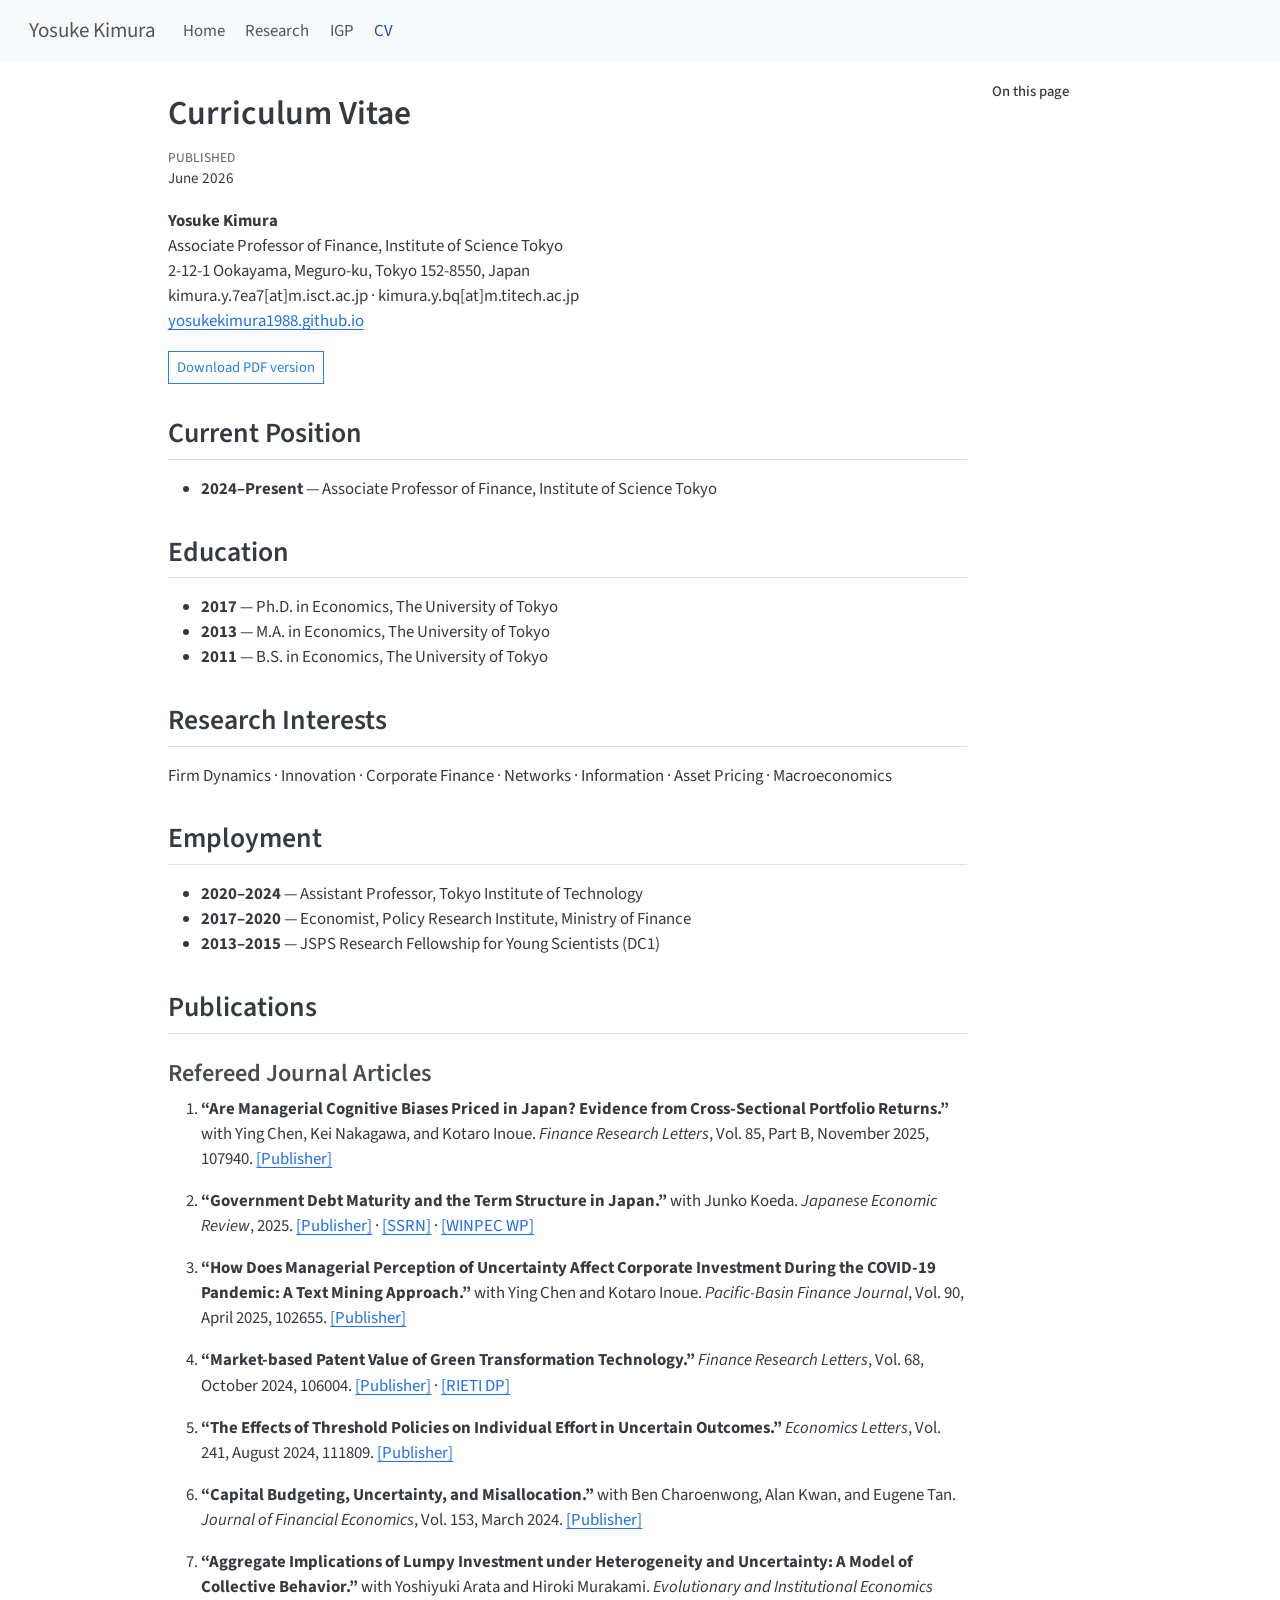
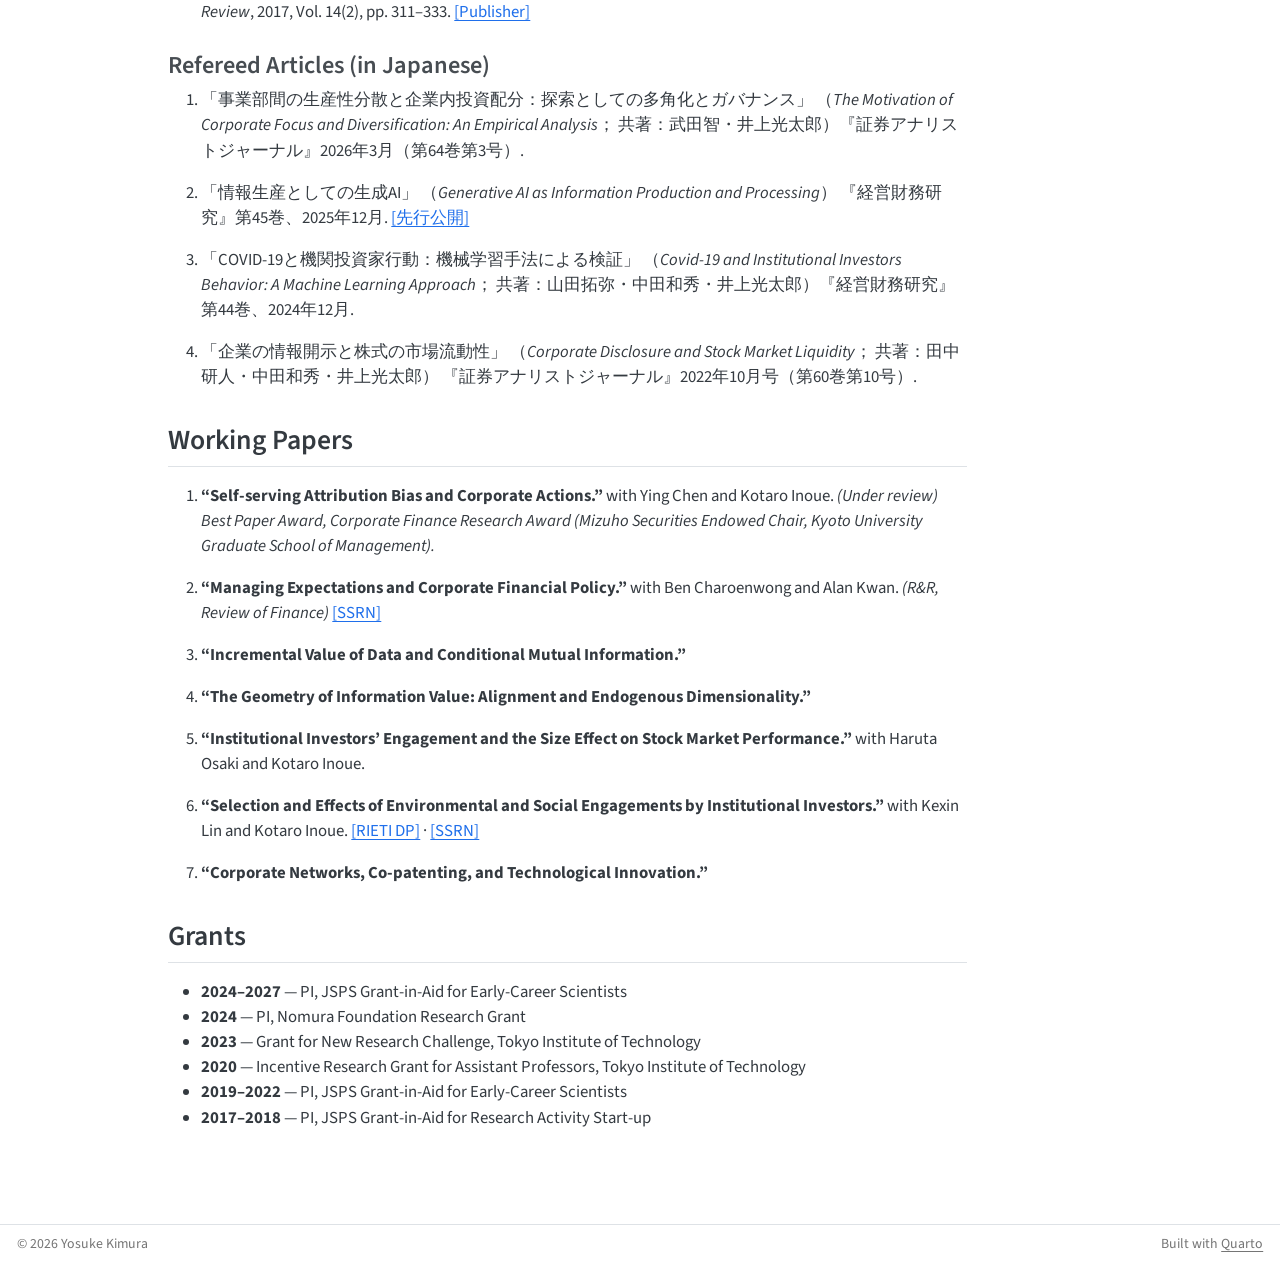
==== docs/cv.html @ 8b682499 "updated all pages" ====
<!DOCTYPE html>
<html xmlns="http://www.w3.org/1999/xhtml" lang="en" xml:lang="en"><head>

<meta charset="utf-8">
<meta name="generator" content="quarto-1.9.38">

<meta name="viewport" content="width=device-width, initial-scale=1.0, user-scalable=yes">


<title>Curriculum Vitae – Yosuke Kimura</title>
<style>
/* Default styles provided by pandoc.
** See https://pandoc.org/MANUAL.html#variables-for-html for config info.
*/
code{white-space: pre-wrap;}
span.smallcaps{font-variant: small-caps;}
div.columns{display: flex; gap: min(4vw, 1.5em);}
div.column{flex: auto; overflow-x: auto;}
div.hanging-indent{margin-left: 1.5em; text-indent: -1.5em;}
ul.task-list{list-style: none;}
ul.task-list li input[type="checkbox"] {
  width: 0.8em;
  margin: 0 0.8em 0.2em -1em; /* quarto-specific, see https://github.com/quarto-dev/quarto-cli/issues/4556 */ 
  vertical-align: middle;
}
</style>


<script src="site_libs/quarto-nav/quarto-nav.js"></script>
<script src="site_libs/clipboard/clipboard.min.js"></script>
<script src="site_libs/quarto-search/autocomplete.umd.js"></script>
<script src="site_libs/quarto-search/fuse.min.js"></script>
<script src="site_libs/quarto-search/quarto-search.js"></script>
<meta name="quarto:offset" content="./">
<script src="site_libs/quarto-html/quarto.js" type="module"></script>
<script src="site_libs/quarto-html/tabsets/tabsets.js" type="module"></script>
<script src="site_libs/quarto-html/popper.min.js"></script>
<script src="site_libs/quarto-html/tippy.umd.min.js"></script>
<script src="site_libs/quarto-html/anchor.min.js"></script>
<link href="site_libs/quarto-html/tippy.css" rel="stylesheet">
<link href="site_libs/quarto-html/quarto-syntax-highlighting-15634bcf2e68342d4ad2dfa704d543f6.css" rel="stylesheet" id="quarto-text-highlighting-styles">
<script src="site_libs/bootstrap/bootstrap.min.js"></script>
<link href="site_libs/bootstrap/bootstrap-icons.css" rel="stylesheet">
<link href="site_libs/bootstrap/bootstrap-f2828ad5cbcd8453361937887181f58a.min.css" rel="stylesheet" append-hash="true" id="quarto-bootstrap" data-mode="light">
<script id="quarto-search-options" type="application/json">{
  "location": "navbar",
  "copy-button": false,
  "collapse-after": 3,
  "panel-placement": "end",
  "type": "overlay",
  "limit": 50,
  "keyboard-shortcut": [
    "f",
    "/",
    "s"
  ],
  "show-item-context": false,
  "language": {
    "search-no-results-text": "No results",
    "search-matching-documents-text": "matching documents",
    "search-copy-link-title": "Copy link to search",
    "search-hide-matches-text": "Hide additional matches",
    "search-more-match-text": "more match in this document",
    "search-more-matches-text": "more matches in this document",
    "search-clear-button-title": "Clear",
    "search-text-placeholder": "",
    "search-detached-cancel-button-title": "Cancel",
    "search-submit-button-title": "Submit",
    "search-label": "Search"
  }
}</script>


</head>

<body class="nav-fixed quarto-light">

<div id="quarto-search-results"></div>
  <header id="quarto-header" class="headroom fixed-top">
    <nav class="navbar navbar-expand-lg " data-bs-theme="dark">
      <div class="navbar-container container-fluid">
      <div class="navbar-brand-container mx-auto">
    <a class="navbar-brand" href="./index.html">
    <span class="navbar-title">Yosuke Kimura</span>
    </a>
  </div>
            <div id="quarto-search" class="" title="Search"></div>
          <button class="navbar-toggler" type="button" data-bs-toggle="collapse" data-bs-target="#navbarCollapse" aria-controls="navbarCollapse" role="menu" aria-expanded="false" aria-label="Toggle navigation" onclick="if (window.quartoToggleHeadroom) { window.quartoToggleHeadroom(); }">
  <span class="navbar-toggler-icon"></span>
</button>
          <div class="collapse navbar-collapse" id="navbarCollapse">
            <ul class="navbar-nav navbar-nav-scroll me-auto">
  <li class="nav-item">
    <a class="nav-link" href="./index.html"> 
<span class="menu-text">Home</span></a>
  </li>  
  <li class="nav-item">
    <a class="nav-link" href="./research.html"> 
<span class="menu-text">Research</span></a>
  </li>  
  <li class="nav-item">
    <a class="nav-link" href="./igp.html"> 
<span class="menu-text">IGP</span></a>
  </li>  
  <li class="nav-item">
    <a class="nav-link active" href="./cv.html" aria-current="page"> 
<span class="menu-text">CV</span></a>
  </li>  
</ul>
            <ul class="navbar-nav navbar-nav-scroll ms-auto">
  <li class="nav-item compact">
    <a class="nav-link" href="https://scholar.google.co.jp/citations?user=OnoM0yEAAAAJ&amp;hl=ja"> <i class="bi bi-mortarboard-fill" role="img" aria-label="Google Scholar">
</i> 
<span class="menu-text"></span></a>
  </li>  
  <li class="nav-item compact">
    <a class="nav-link" href="https://github.com/yosukekimura1988"> <i class="bi bi-github" role="img" aria-label="GitHub">
</i> 
<span class="menu-text"></span></a>
  </li>  
</ul>
          </div> <!-- /navcollapse -->
            <div class="quarto-navbar-tools">
</div>
      </div> <!-- /container-fluid -->
    </nav>
</header>
<!-- content -->
<div id="quarto-content" class="quarto-container page-columns page-rows-contents page-layout-article page-navbar">
<!-- sidebar -->
<!-- margin-sidebar -->
    <div id="quarto-margin-sidebar" class="sidebar margin-sidebar">
        <nav id="TOC" role="doc-toc" class="toc-active">
    <h2 id="toc-title">On this page</h2>
   
  <ul class="collapse">
  <li><a href="#current-position" id="toc-current-position" class="nav-link active" data-scroll-target="#current-position">Current Position</a></li>
  <li><a href="#education" id="toc-education" class="nav-link" data-scroll-target="#education">Education</a></li>
  <li><a href="#research-interests" id="toc-research-interests" class="nav-link" data-scroll-target="#research-interests">Research Interests</a></li>
  <li><a href="#employment" id="toc-employment" class="nav-link" data-scroll-target="#employment">Employment</a></li>
  <li><a href="#publications" id="toc-publications" class="nav-link" data-scroll-target="#publications">Publications</a></li>
  <li><a href="#working-papers" id="toc-working-papers" class="nav-link" data-scroll-target="#working-papers">Working Papers</a></li>
  <li><a href="#grants" id="toc-grants" class="nav-link" data-scroll-target="#grants">Grants</a></li>
  </ul>
</nav>
    </div>
<!-- main -->
<main class="content" id="quarto-document-content">

<header id="title-block-header" class="quarto-title-block default">
<div class="quarto-title">
<h1 class="title">Curriculum Vitae</h1>
</div>



<div class="quarto-title-meta">

    
    <div>
    <div class="quarto-title-meta-heading">Published</div>
    <div class="quarto-title-meta-contents">
      <p class="date">June 2026</p>
    </div>
  </div>
  
    
  </div>
  


</header>


<p><strong>Yosuke Kimura</strong><br>
Associate Professor of Finance, Institute of Science Tokyo<br>
2-12-1 Ookayama, Meguro-ku, Tokyo 152-8550, Japan<br>
kimura.y.7ea7[at]m.isct.ac.jp · kimura.y.bq[at]m.titech.ac.jp<br>
<a href="https://yosukekimura1988.github.io">yosukekimura1988.github.io</a></p>
<p><a href="cv.pdf" class="btn btn-outline-primary btn-sm">Download PDF version</a></p>
<section id="current-position" class="level2">
<h2 class="anchored" data-anchor-id="current-position">Current Position</h2>
<ul>
<li><strong>2024–Present</strong> — Associate Professor of Finance, Institute of Science Tokyo</li>
</ul>
</section>
<section id="education" class="level2">
<h2 class="anchored" data-anchor-id="education">Education</h2>
<ul>
<li><strong>2017</strong> — Ph.D.&nbsp;in Economics, The University of Tokyo</li>
<li><strong>2013</strong> — M.A.&nbsp;in Economics, The University of Tokyo</li>
<li><strong>2011</strong> — B.S. in Economics, The University of Tokyo</li>
</ul>
</section>
<section id="research-interests" class="level2">
<h2 class="anchored" data-anchor-id="research-interests">Research Interests</h2>
<p>Firm Dynamics · Innovation · Corporate Finance · Networks · Information · Asset Pricing · Macroeconomics</p>
</section>
<section id="employment" class="level2">
<h2 class="anchored" data-anchor-id="employment">Employment</h2>
<ul>
<li><strong>2020–2024</strong> — Assistant Professor, Tokyo Institute of Technology</li>
<li><strong>2017–2020</strong> — Economist, Policy Research Institute, Ministry of Finance</li>
<li><strong>2013–2015</strong> — JSPS Research Fellowship for Young Scientists (DC1)</li>
</ul>
</section>
<section id="publications" class="level2">
<h2 class="anchored" data-anchor-id="publications">Publications</h2>
<section id="refereed-journal-articles" class="level3">
<h3 class="anchored" data-anchor-id="refereed-journal-articles">Refereed Journal Articles</h3>
<!-- Shared single-source partial. Edit here to update BOTH Research and CV. -->
<ol type="1">
<li><p><strong>“Are Managerial Cognitive Biases Priced in Japan? Evidence from Cross-Sectional Portfolio Returns.”</strong> with Ying Chen, Kei Nakagawa, and Kotaro Inoue. <em>Finance Research Letters</em>, Vol. 85, Part B, November 2025, 107940. <a href="https://doi.org/10.1016/j.frl.2025.107940">[Publisher]</a></p></li>
<li><p><strong>“Government Debt Maturity and the Term Structure in Japan.”</strong> with Junko Koeda. <em>Japanese Economic Review</em>, 2025. <a href="https://doi.org/10.1007/s42973-025-00201-z">[Publisher]</a> · <a href="https://papers.ssrn.com/sol3/papers.cfm?abstract_id=4015576">[SSRN]</a> · <a href="https://www.waseda.jp/fpse/winpec/assets/uploads/2021/04/E2103_version-1.pdf">[WINPEC WP]</a></p></li>
<li><p><strong>“How Does Managerial Perception of Uncertainty Affect Corporate Investment During the COVID-19 Pandemic: A Text Mining Approach.”</strong> with Ying Chen and Kotaro Inoue. <em>Pacific-Basin Finance Journal</em>, Vol. 90, April 2025, 102655. <a href="https://doi.org/10.1016/j.pacfin.2024.102655">[Publisher]</a></p></li>
<li><p><strong>“Market-based Patent Value of Green Transformation Technology.”</strong> <em>Finance Research Letters</em>, Vol. 68, October 2024, 106004. <a href="https://doi.org/10.1016/j.frl.2024.106004">[Publisher]</a> · <a href="https://www.rieti.go.jp/en/publications/summary/23120006.html">[RIETI DP]</a></p></li>
<li><p><strong>“The Effects of Threshold Policies on Individual Effort in Uncertain Outcomes.”</strong> <em>Economics Letters</em>, Vol. 241, August 2024, 111809. <a href="https://doi.org/10.1016/j.econlet.2024.111809">[Publisher]</a></p></li>
<li><p><strong>“Capital Budgeting, Uncertainty, and Misallocation.”</strong> with Ben Charoenwong, Alan Kwan, and Eugene Tan. <em>Journal of Financial Economics</em>, Vol. 153, March 2024. <a href="https://doi.org/10.1016/j.jfineco.2024.103779">[Publisher]</a></p></li>
<li><p><strong>“Aggregate Implications of Lumpy Investment under Heterogeneity and Uncertainty: A Model of Collective Behavior.”</strong> with Yoshiyuki Arata and Hiroki Murakami. <em>Evolutionary and Institutional Economics Review</em>, 2017, Vol. 14(2), pp.&nbsp;311–333. <a href="https://link.springer.com/article/10.1007/s40844-017-0074-5">[Publisher]</a></p></li>
</ol>
</section>
<section id="refereed-articles-in-japanese" class="level3">
<h3 class="anchored" data-anchor-id="refereed-articles-in-japanese">Refereed Articles (in Japanese)</h3>
<!-- Shared single-source partial. Edit here to update BOTH Research and CV. -->
<ol type="1">
<li><p>「事業部間の生産性分散と企業内投資配分：探索としての多角化とガバナンス」 （<em>The Motivation of Corporate Focus and Diversification: An Empirical Analysis</em>； 共著：武田智・井上光太郎）『証券アナリストジャーナル』2026年3月（第64巻第3号）.</p></li>
<li><p>「情報生産としての生成AI」 （<em>Generative AI as Information Production and Processing</em>） 『経営財務研究』第45巻、2025年12月. <a href="http://jfa.main.jp/journal/paper/JJF-forthcoming2025-005-pre.pdf">[先行公開]</a></p></li>
<li><p>「COVID-19と機関投資家行動：機械学習手法による検証」 （<em>Covid-19 and Institutional Investors Behavior: A Machine Learning Approach</em>； 共著：山田拓弥・中田和秀・井上光太郎）『経営財務研究』第44巻、2024年12月.</p></li>
<li><p>「企業の情報開示と株式の市場流動性」 （<em>Corporate Disclosure and Stock Market Liquidity</em>； 共著：田中研人・中田和秀・井上光太郎） 『証券アナリストジャーナル』2022年10月号（第60巻第10号）.</p></li>
</ol>
</section>
</section>
<section id="working-papers" class="level2">
<h2 class="anchored" data-anchor-id="working-papers">Working Papers</h2>
<!-- Shared single-source partial. Edit here to update BOTH Research and CV. -->
<ol type="1">
<li><p><strong>“Self-serving Attribution Bias and Corporate Actions.”</strong> with Ying Chen and Kotaro Inoue. <em>(Under review)</em> <em>Best Paper Award, Corporate Finance Research Award (Mizuho Securities Endowed Chair, Kyoto University Graduate School of Management).</em></p></li>
<li><p><strong>“Managing Expectations and Corporate Financial Policy.”</strong> with Ben Charoenwong and Alan Kwan. <em>(R&amp;R, Review of Finance)</em> <a href="https://papers.ssrn.com/sol3/papers.cfm?abstract_id=3592103">[SSRN]</a></p></li>
<li><p><strong>“Incremental Value of Data and Conditional Mutual Information.”</strong></p></li>
<li><p><strong>“The Geometry of Information Value: Alignment and Endogenous Dimensionality.”</strong></p></li>
<li><p><strong>“Institutional Investors’ Engagement and the Size Effect on Stock Market Performance.”</strong> with Haruta Osaki and Kotaro Inoue.</p></li>
<li><p><strong>“Selection and Effects of Environmental and Social Engagements by Institutional Investors.”</strong> with Kexin Lin and Kotaro Inoue. <a href="https://www.rieti.go.jp/en/publications/summary/23120012.html">[RIETI DP]</a> · <a href="https://papers.ssrn.com/sol3/papers.cfm?abstract_id=4678986">[SSRN]</a></p></li>
<li><p><strong>“Corporate Networks, Co-patenting, and Technological Innovation.”</strong></p></li>
</ol>
</section>
<section id="grants" class="level2">
<h2 class="anchored" data-anchor-id="grants">Grants</h2>
<ul>
<li><strong>2024–2027</strong> — PI, JSPS Grant-in-Aid for Early-Career Scientists</li>
<li><strong>2024</strong> — PI, Nomura Foundation Research Grant</li>
<li><strong>2023</strong> — Grant for New Research Challenge, Tokyo Institute of Technology</li>
<li><strong>2020</strong> — Incentive Research Grant for Assistant Professors, Tokyo Institute of Technology</li>
<li><strong>2019–2022</strong> — PI, JSPS Grant-in-Aid for Early-Career Scientists</li>
<li><strong>2017–2018</strong> — PI, JSPS Grant-in-Aid for Research Activity Start-up</li>
</ul>


</section>

</main> <!-- /main -->
<script id="quarto-html-after-body" type="application/javascript">
  window.document.addEventListener("DOMContentLoaded", function (event) {
    const icon = "";
    const anchorJS = new window.AnchorJS();
    anchorJS.options = {
      placement: 'right',
      icon: icon
    };
    anchorJS.add('.anchored');
    const isCodeAnnotation = (el) => {
      for (const clz of el.classList) {
        if (clz.startsWith('code-annotation-')) {                     
          return true;
        }
      }
      return false;
    }
    const onCopySuccess = function(e) {
      // button target
      const button = e.trigger;
      // don't keep focus
      button.blur();
      // flash "checked"
      button.classList.add('code-copy-button-checked');
      var currentTitle = button.getAttribute("title");
      button.setAttribute("title", "Copied!");
      let tooltip;
      if (window.bootstrap) {
        button.setAttribute("data-bs-toggle", "tooltip");
        button.setAttribute("data-bs-placement", "left");
        button.setAttribute("data-bs-title", "Copied!");
        tooltip = new bootstrap.Tooltip(button, 
          { trigger: "manual", 
            customClass: "code-copy-button-tooltip",
            offset: [0, -8]});
        tooltip.show();    
      }
      setTimeout(function() {
        if (tooltip) {
          tooltip.hide();
          button.removeAttribute("data-bs-title");
          button.removeAttribute("data-bs-toggle");
          button.removeAttribute("data-bs-placement");
        }
        button.setAttribute("title", currentTitle);
        button.classList.remove('code-copy-button-checked');
      }, 1000);
      // clear code selection
      e.clearSelection();
    }
    const getTextToCopy = function(trigger) {
      const outerScaffold = trigger.parentElement.cloneNode(true);
      const codeEl = outerScaffold.querySelector('code');
      for (const childEl of codeEl.children) {
        if (isCodeAnnotation(childEl)) {
          childEl.remove();
        }
      }
      return codeEl.innerText;
    }
    const clipboard = new window.ClipboardJS('.code-copy-button:not([data-in-quarto-modal])', {
      text: getTextToCopy
    });
    clipboard.on('success', onCopySuccess);
    if (window.document.getElementById('quarto-embedded-source-code-modal')) {
      const clipboardModal = new window.ClipboardJS('.code-copy-button[data-in-quarto-modal]', {
        text: getTextToCopy,
        container: window.document.getElementById('quarto-embedded-source-code-modal')
      });
      clipboardModal.on('success', onCopySuccess);
    }
      var localhostRegex = new RegExp(/^(?:http|https):\/\/localhost\:?[0-9]*\//);
      var mailtoRegex = new RegExp(/^mailto:/);
        var filterRegex = new RegExp("https:\/\/yosukekimura1988\.github\.io");
      var isInternal = (href) => {
          return filterRegex.test(href) || localhostRegex.test(href) || mailtoRegex.test(href);
      }
      // Inspect non-navigation links and adorn them if external
     var links = window.document.querySelectorAll('a[href]:not(.nav-link):not(.navbar-brand):not(.toc-action):not(.sidebar-link):not(.sidebar-item-toggle):not(.pagination-link):not(.no-external):not([aria-hidden]):not(.dropdown-item):not(.quarto-navigation-tool):not(.about-link)');
      for (var i=0; i<links.length; i++) {
        const link = links[i];
        if (!isInternal(link.href)) {
          // undo the damage that might have been done by quarto-nav.js in the case of
          // links that we want to consider external
          if (link.dataset.originalHref !== undefined) {
            link.href = link.dataset.originalHref;
          }
        }
      }
    function tippyHover(el, contentFn, onTriggerFn, onUntriggerFn) {
      const config = {
        allowHTML: true,
        maxWidth: 500,
        delay: 100,
        arrow: false,
        appendTo: function(el) {
            return el.parentElement;
        },
        interactive: true,
        interactiveBorder: 10,
        theme: 'quarto',
        placement: 'bottom-start',
      };
      if (contentFn) {
        config.content = contentFn;
      }
      if (onTriggerFn) {
        config.onTrigger = onTriggerFn;
      }
      if (onUntriggerFn) {
        config.onUntrigger = onUntriggerFn;
      }
      window.tippy(el, config); 
    }
    const noterefs = window.document.querySelectorAll('a[role="doc-noteref"]');
    for (var i=0; i<noterefs.length; i++) {
      const ref = noterefs[i];
      tippyHover(ref, function() {
        // use id or data attribute instead here
        let href = ref.getAttribute('data-footnote-href') || ref.getAttribute('href');
        try { href = new URL(href).hash; } catch {}
        const id = href.replace(/^#\/?/, "");
        const note = window.document.getElementById(id);
        if (note) {
          return note.innerHTML;
        } else {
          return "";
        }
      });
    }
    const xrefs = window.document.querySelectorAll('a.quarto-xref');
    const processXRef = (id, note) => {
      // Strip column container classes
      const stripColumnClz = (el) => {
        el.classList.remove("page-full", "page-columns");
        if (el.children) {
          for (const child of el.children) {
            stripColumnClz(child);
          }
        }
      }
      stripColumnClz(note)
      if (id === null || id.startsWith('sec-')) {
        // Special case sections, only their first couple elements
        const container = document.createElement("div");
        if (note.children && note.children.length > 2) {
          container.appendChild(note.children[0].cloneNode(true));
          for (let i = 1; i < note.children.length; i++) {
            const child = note.children[i];
            if (child.tagName === "P" && child.innerText === "") {
              continue;
            } else {
              container.appendChild(child.cloneNode(true));
              break;
            }
          }
          if (window.Quarto?.typesetMath) {
            window.Quarto.typesetMath(container);
          }
          return container.innerHTML
        } else {
          if (window.Quarto?.typesetMath) {
            window.Quarto.typesetMath(note);
          }
          return note.innerHTML;
        }
      } else {
        // Remove any anchor links if they are present
        const anchorLink = note.querySelector('a.anchorjs-link');
        if (anchorLink) {
          anchorLink.remove();
        }
        if (window.Quarto?.typesetMath) {
          window.Quarto.typesetMath(note);
        }
        if (note.classList.contains("callout")) {
          return note.outerHTML;
        } else {
          return note.innerHTML;
        }
      }
    }
    for (var i=0; i<xrefs.length; i++) {
      const xref = xrefs[i];
      tippyHover(xref, undefined, function(instance) {
        instance.disable();
        let url = xref.getAttribute('href');
        let hash = undefined; 
        if (url.startsWith('#')) {
          hash = url;
        } else {
          try { hash = new URL(url).hash; } catch {}
        }
        if (hash) {
          const id = hash.replace(/^#\/?/, "");
          const note = window.document.getElementById(id);
          if (note !== null) {
            try {
              const html = processXRef(id, note.cloneNode(true));
              instance.setContent(html);
            } finally {
              instance.enable();
              instance.show();
            }
          } else {
            // See if we can fetch this
            fetch(url.split('#')[0])
            .then(res => res.text())
            .then(html => {
              const parser = new DOMParser();
              const htmlDoc = parser.parseFromString(html, "text/html");
              const note = htmlDoc.getElementById(id);
              if (note !== null) {
                const html = processXRef(id, note);
                instance.setContent(html);
              } 
            }).finally(() => {
              instance.enable();
              instance.show();
            });
          }
        } else {
          // See if we can fetch a full url (with no hash to target)
          // This is a special case and we should probably do some content thinning / targeting
          fetch(url)
          .then(res => res.text())
          .then(html => {
            const parser = new DOMParser();
            const htmlDoc = parser.parseFromString(html, "text/html");
            const note = htmlDoc.querySelector('main.content');
            if (note !== null) {
              // This should only happen for chapter cross references
              // (since there is no id in the URL)
              // remove the first header
              if (note.children.length > 0 && note.children[0].tagName === "HEADER") {
                note.children[0].remove();
              }
              const html = processXRef(null, note);
              instance.setContent(html);
            } 
          }).finally(() => {
            instance.enable();
            instance.show();
          });
        }
      }, function(instance) {
      });
    }
        let selectedAnnoteEl;
        const selectorForAnnotation = ( cell, annotation) => {
          let cellAttr = 'data-code-cell="' + cell + '"';
          let lineAttr = 'data-code-annotation="' +  annotation + '"';
          const selector = 'span[' + cellAttr + '][' + lineAttr + ']';
          return selector;
        }
        const selectCodeLines = (annoteEl) => {
          const doc = window.document;
          const targetCell = annoteEl.getAttribute("data-target-cell");
          const targetAnnotation = annoteEl.getAttribute("data-target-annotation");
          const annoteSpan = window.document.querySelector(selectorForAnnotation(targetCell, targetAnnotation));
          const lines = annoteSpan.getAttribute("data-code-lines").split(",");
          const lineIds = lines.map((line) => {
            return targetCell + "-" + line;
          })
          let top = null;
          let height = null;
          let parent = null;
          if (lineIds.length > 0) {
              //compute the position of the single el (top and bottom and make a div)
              const el = window.document.getElementById(lineIds[0]);
              top = el.offsetTop;
              height = el.offsetHeight;
              parent = el.parentElement.parentElement;
            if (lineIds.length > 1) {
              const lastEl = window.document.getElementById(lineIds[lineIds.length - 1]);
              const bottom = lastEl.offsetTop + lastEl.offsetHeight;
              height = bottom - top;
            }
            if (top !== null && height !== null && parent !== null) {
              // cook up a div (if necessary) and position it 
              let div = window.document.getElementById("code-annotation-line-highlight");
              if (div === null) {
                div = window.document.createElement("div");
                div.setAttribute("id", "code-annotation-line-highlight");
                div.style.position = 'absolute';
                parent.appendChild(div);
              }
              div.style.top = top - 2 + "px";
              div.style.height = height + 4 + "px";
              div.style.left = 0;
              let gutterDiv = window.document.getElementById("code-annotation-line-highlight-gutter");
              if (gutterDiv === null) {
                gutterDiv = window.document.createElement("div");
                gutterDiv.setAttribute("id", "code-annotation-line-highlight-gutter");
                gutterDiv.style.position = 'absolute';
                const codeCell = window.document.getElementById(targetCell);
                const gutter = codeCell.querySelector('.code-annotation-gutter');
                gutter.appendChild(gutterDiv);
              }
              gutterDiv.style.top = top - 2 + "px";
              gutterDiv.style.height = height + 4 + "px";
            }
            selectedAnnoteEl = annoteEl;
          }
        };
        const unselectCodeLines = () => {
          const elementsIds = ["code-annotation-line-highlight", "code-annotation-line-highlight-gutter"];
          elementsIds.forEach((elId) => {
            const div = window.document.getElementById(elId);
            if (div) {
              div.remove();
            }
          });
          selectedAnnoteEl = undefined;
        };
          // Handle positioning of the toggle
      window.addEventListener(
        "resize",
        throttle(() => {
          elRect = undefined;
          if (selectedAnnoteEl) {
            selectCodeLines(selectedAnnoteEl);
          }
        }, 10)
      );
      function throttle(fn, ms) {
      let throttle = false;
      let timer;
        return (...args) => {
          if(!throttle) { // first call gets through
              fn.apply(this, args);
              throttle = true;
          } else { // all the others get throttled
              if(timer) clearTimeout(timer); // cancel #2
              timer = setTimeout(() => {
                fn.apply(this, args);
                timer = throttle = false;
              }, ms);
          }
        };
      }
        // Attach click handler to the DT
        const annoteDls = window.document.querySelectorAll('dt[data-target-cell]');
        for (const annoteDlNode of annoteDls) {
          annoteDlNode.addEventListener('click', (event) => {
            const clickedEl = event.target;
            if (clickedEl !== selectedAnnoteEl) {
              unselectCodeLines();
              const activeEl = window.document.querySelector('dt[data-target-cell].code-annotation-active');
              if (activeEl) {
                activeEl.classList.remove('code-annotation-active');
              }
              selectCodeLines(clickedEl);
              clickedEl.classList.add('code-annotation-active');
            } else {
              // Unselect the line
              unselectCodeLines();
              clickedEl.classList.remove('code-annotation-active');
            }
          });
        }
    const findCites = (el) => {
      const parentEl = el.parentElement;
      if (parentEl) {
        const cites = parentEl.dataset.cites;
        if (cites) {
          return {
            el,
            cites: cites.split(' ')
          };
        } else {
          return findCites(el.parentElement)
        }
      } else {
        return undefined;
      }
    };
    var bibliorefs = window.document.querySelectorAll('a[role="doc-biblioref"]');
    for (var i=0; i<bibliorefs.length; i++) {
      const ref = bibliorefs[i];
      const citeInfo = findCites(ref);
      if (citeInfo) {
        tippyHover(citeInfo.el, function() {
          var popup = window.document.createElement('div');
          citeInfo.cites.forEach(function(cite) {
            var citeDiv = window.document.createElement('div');
            citeDiv.classList.add('hanging-indent');
            citeDiv.classList.add('csl-entry');
            var biblioDiv = window.document.getElementById('ref-' + cite);
            if (biblioDiv) {
              citeDiv.innerHTML = biblioDiv.innerHTML;
            }
            popup.appendChild(citeDiv);
          });
          return popup.innerHTML;
        });
      }
    }
  });
  </script>
</div> <!-- /content -->
<footer class="footer">
  <div class="nav-footer">
    <div class="nav-footer-left">
<p>© 2026 Yosuke Kimura</p>
</div>   
    <div class="nav-footer-center">
      &nbsp;
    </div>
    <div class="nav-footer-right">
<p>Built with <a href="https://quarto.org">Quarto</a></p>
</div>
  </div>
</footer>




</body></html>
---- docs/site_libs/quarto-html/quarto-syntax-highlighting-15634bcf2e68342d4ad2dfa704d543f6.css ----
/* quarto syntax highlight colors */
:root {
  --quarto-hl-ot-color: #003B4F;
  --quarto-hl-at-color: #657422;
  --quarto-hl-ss-color: #20794D;
  --quarto-hl-an-color: #5E5E5E;
  --quarto-hl-fu-color: #4758AB;
  --quarto-hl-st-color: #20794D;
  --quarto-hl-cf-color: #003B4F;
  --quarto-hl-op-color: #5E5E5E;
  --quarto-hl-er-color: #AD0000;
  --quarto-hl-bn-color: #AD0000;
  --quarto-hl-al-color: #AD0000;
  --quarto-hl-va-color: #111111;
  --quarto-hl-bu-color: inherit;
  --quarto-hl-ex-color: inherit;
  --quarto-hl-pp-color: #AD0000;
  --quarto-hl-in-color: #5E5E5E;
  --quarto-hl-vs-color: #20794D;
  --quarto-hl-wa-color: #5E5E5E;
  --quarto-hl-do-color: #5E5E5E;
  --quarto-hl-im-color: #00769E;
  --quarto-hl-ch-color: #20794D;
  --quarto-hl-dt-color: #AD0000;
  --quarto-hl-fl-color: #AD0000;
  --quarto-hl-co-color: #5E5E5E;
  --quarto-hl-cv-color: #5E5E5E;
  --quarto-hl-cn-color: #8f5902;
  --quarto-hl-sc-color: #5E5E5E;
  --quarto-hl-dv-color: #AD0000;
  --quarto-hl-kw-color: #003B4F;
}

/* other quarto variables */
:root {
  --quarto-font-monospace: SFMono-Regular, Menlo, Monaco, Consolas, "Liberation Mono", "Courier New", monospace;
}

/* syntax highlight based on Pandoc's rules */
pre > code.sourceCode > span {
  color: #003B4F;
}

code.sourceCode > span {
  color: #003B4F;
}

div.sourceCode,
div.sourceCode pre.sourceCode {
  color: #003B4F;
}

/* Normal */
code span {
  color: #003B4F;
}

/* Alert */
code span.al {
  color: #AD0000;
  font-style: inherit;
}

/* Annotation */
code span.an {
  color: #5E5E5E;
  font-style: inherit;
}

/* Attribute */
code span.at {
  color: #657422;
  font-style: inherit;
}

/* BaseN */
code span.bn {
  color: #AD0000;
  font-style: inherit;
}

/* BuiltIn */
code span.bu {
  font-style: inherit;
}

/* ControlFlow */
code span.cf {
  color: #003B4F;
  font-weight: bold;
  font-style: inherit;
}

/* Char */
code span.ch {
  color: #20794D;
  font-style: inherit;
}

/* Constant */
code span.cn {
  color: #8f5902;
  font-style: inherit;
}

/* Comment */
code span.co {
  color: #5E5E5E;
  font-style: inherit;
}

/* CommentVar */
code span.cv {
  color: #5E5E5E;
  font-style: italic;
}

/* Documentation */
code span.do {
  color: #5E5E5E;
  font-style: italic;
}

/* DataType */
code span.dt {
  color: #AD0000;
  font-style: inherit;
}

/* DecVal */
code span.dv {
  color: #AD0000;
  font-style: inherit;
}

/* Error */
code span.er {
  color: #AD0000;
  font-style: inherit;
}

/* Extension */
code span.ex {
  font-style: inherit;
}

/* Float */
code span.fl {
  color: #AD0000;
  font-style: inherit;
}

/* Function */
code span.fu {
  color: #4758AB;
  font-style: inherit;
}

/* Import */
code span.im {
  color: #00769E;
  font-style: inherit;
}

/* Information */
code span.in {
  color: #5E5E5E;
  font-style: inherit;
}

/* Keyword */
code span.kw {
  color: #003B4F;
  font-weight: bold;
  font-style: inherit;
}

/* Operator */
code span.op {
  color: #5E5E5E;
  font-style: inherit;
}

/* Other */
code span.ot {
  color: #003B4F;
  font-style: inherit;
}

/* Preprocessor */
code span.pp {
  color: #AD0000;
  font-style: inherit;
}

/* SpecialChar */
code span.sc {
  color: #5E5E5E;
  font-style: inherit;
}

/* SpecialString */
code span.ss {
  color: #20794D;
  font-style: inherit;
}

/* String */
code span.st {
  color: #20794D;
  font-style: inherit;
}

/* Variable */
code span.va {
  color: #111111;
  font-style: inherit;
}

/* VerbatimString */
code span.vs {
  color: #20794D;
  font-style: inherit;
}

/* Warning */
code span.wa {
  color: #5E5E5E;
  font-style: italic;
}

.prevent-inlining {
  content: "</";
}

/*# sourceMappingURL=f23921c56f73e400b49028c9186a1aa0.css.map */
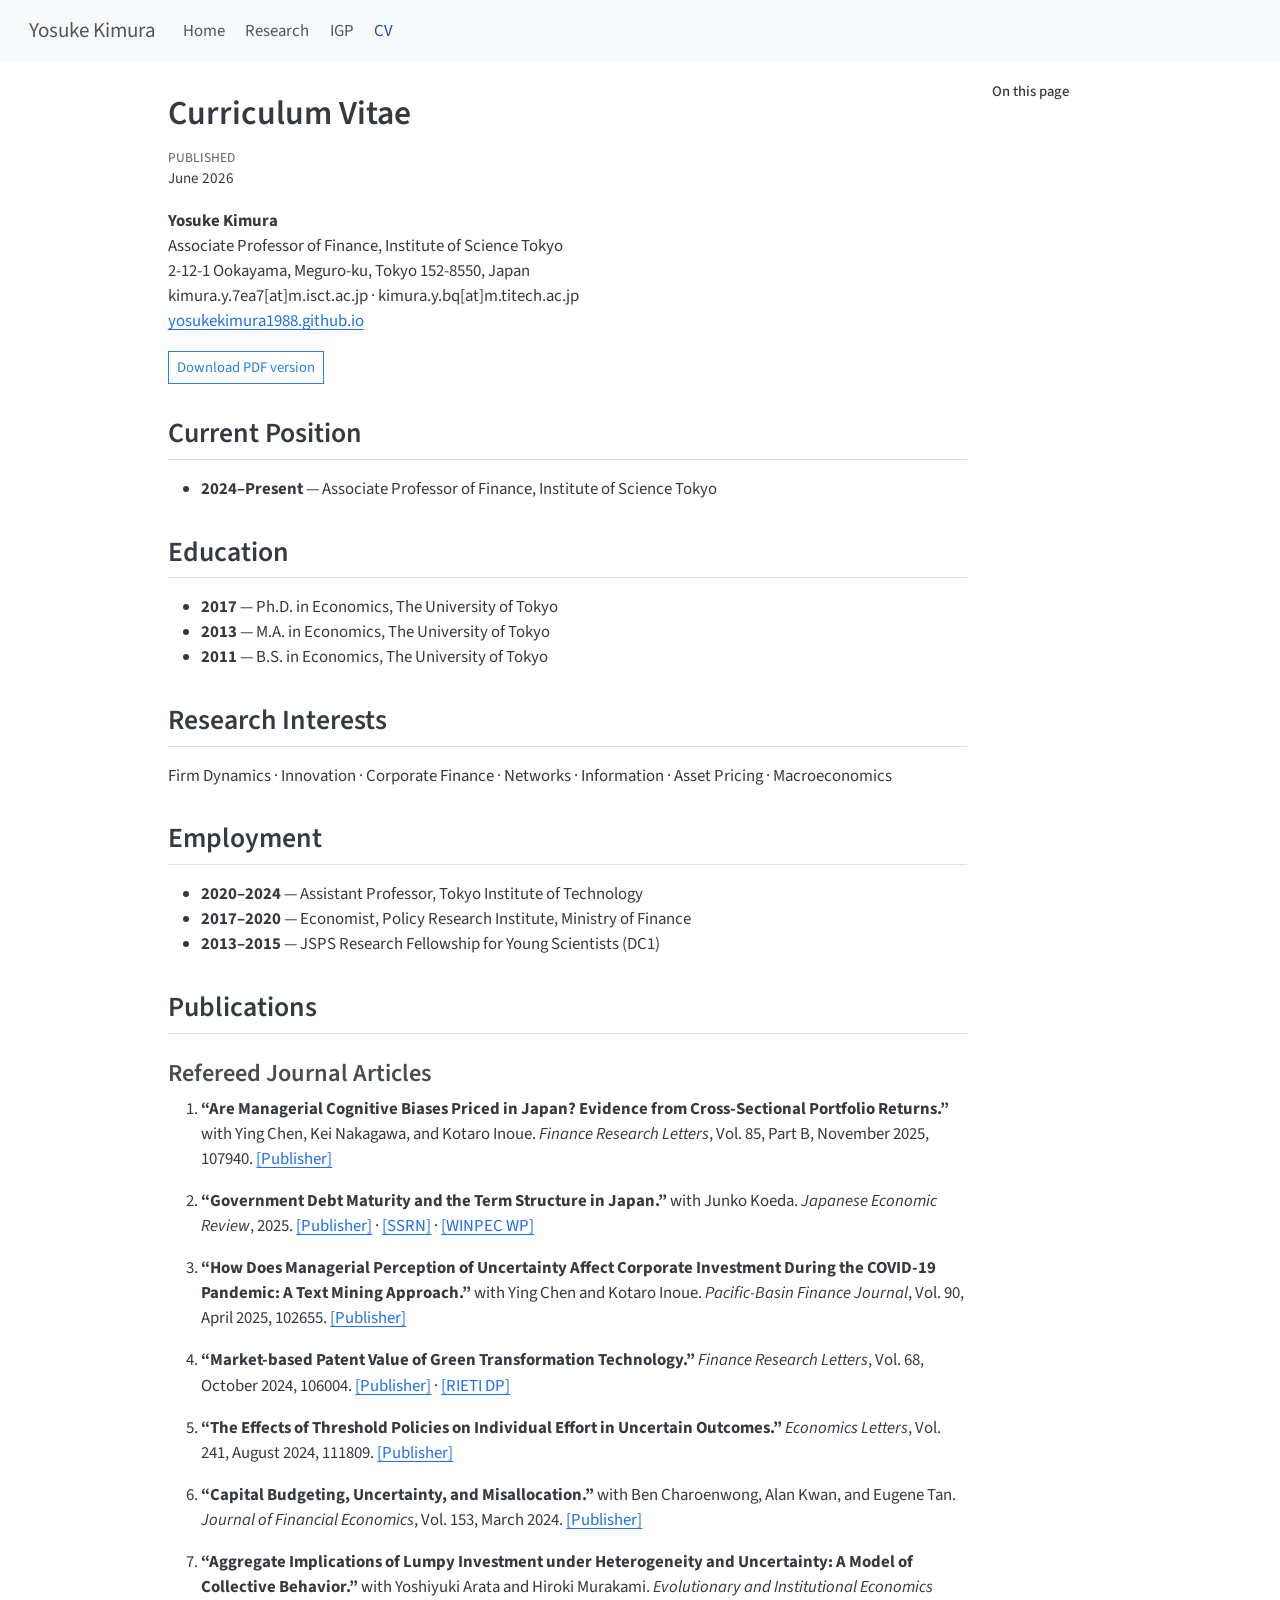
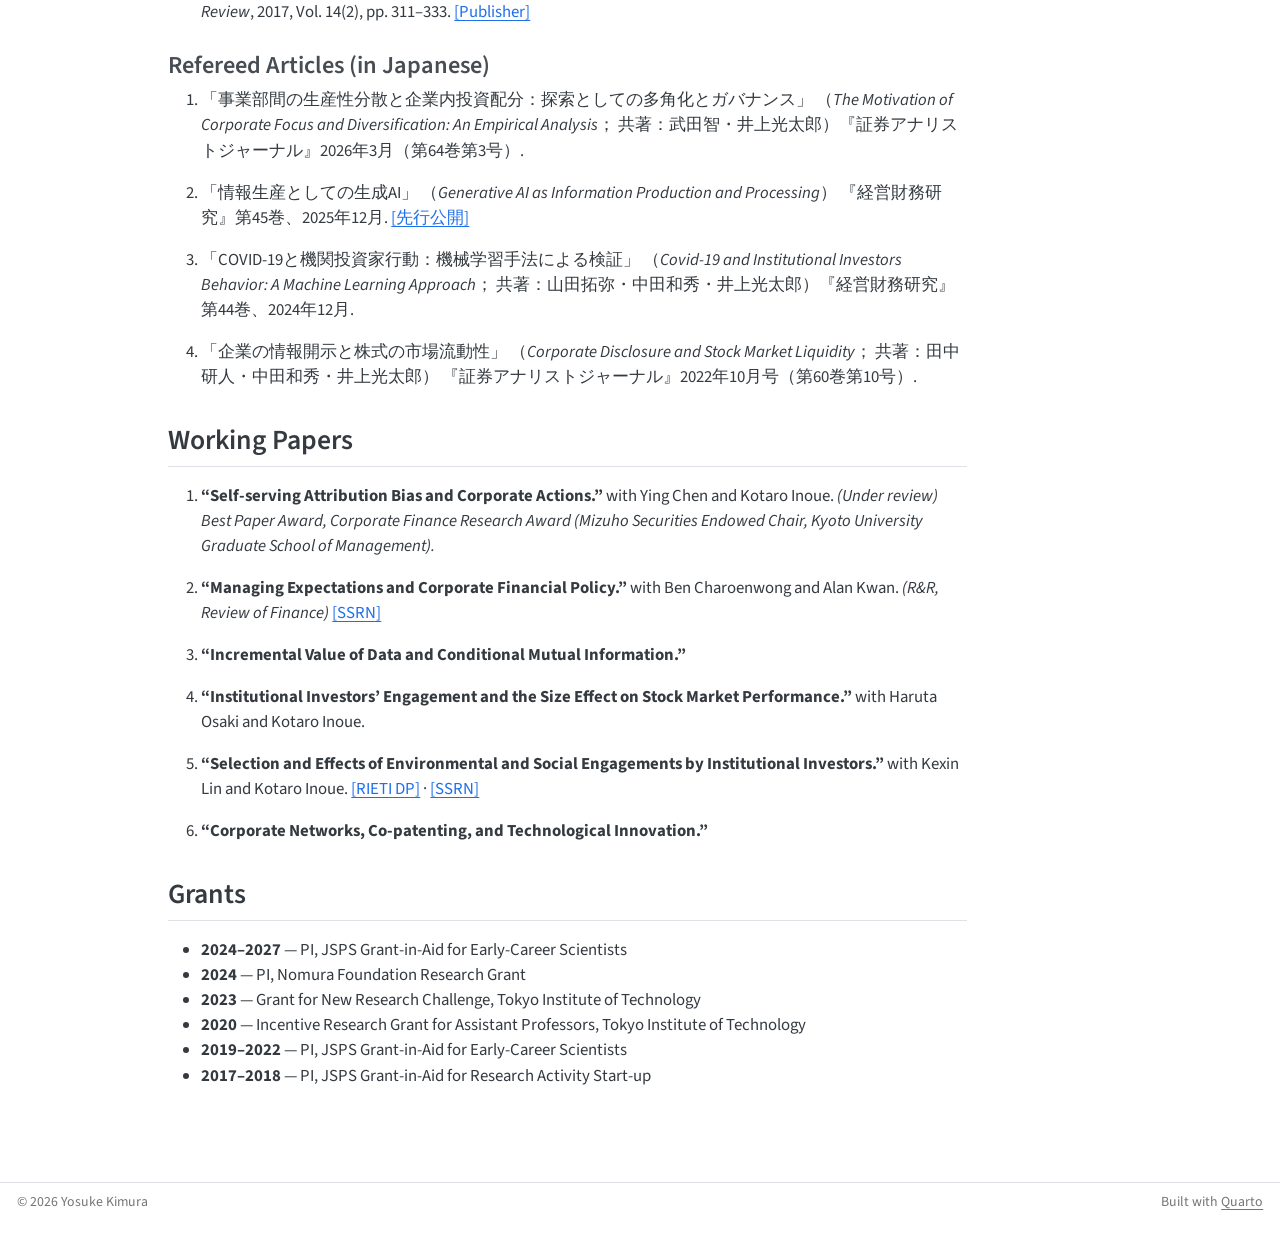
==== commit 7962e6a8: "updated all pages" ====
--- a/docs/cv.html
+++ b/docs/cv.html
@@ -237,7 +237,6 @@
 <li><p><strong>“Self-serving Attribution Bias and Corporate Actions.”</strong> with Ying Chen and Kotaro Inoue. <em>(Under review)</em> <em>Best Paper Award, Corporate Finance Research Award (Mizuho Securities Endowed Chair, Kyoto University Graduate School of Management).</em></p></li>
 <li><p><strong>“Managing Expectations and Corporate Financial Policy.”</strong> with Ben Charoenwong and Alan Kwan. <em>(R&amp;R, Review of Finance)</em> <a href="https://papers.ssrn.com/sol3/papers.cfm?abstract_id=3592103">[SSRN]</a></p></li>
 <li><p><strong>“Incremental Value of Data and Conditional Mutual Information.”</strong></p></li>
-<li><p><strong>“The Geometry of Information Value: Alignment and Endogenous Dimensionality.”</strong></p></li>
 <li><p><strong>“Institutional Investors’ Engagement and the Size Effect on Stock Market Performance.”</strong> with Haruta Osaki and Kotaro Inoue.</p></li>
 <li><p><strong>“Selection and Effects of Environmental and Social Engagements by Institutional Investors.”</strong> with Kexin Lin and Kotaro Inoue. <a href="https://www.rieti.go.jp/en/publications/summary/23120012.html">[RIETI DP]</a> · <a href="https://papers.ssrn.com/sol3/papers.cfm?abstract_id=4678986">[SSRN]</a></p></li>
 <li><p><strong>“Corporate Networks, Co-patenting, and Technological Innovation.”</strong></p></li>
